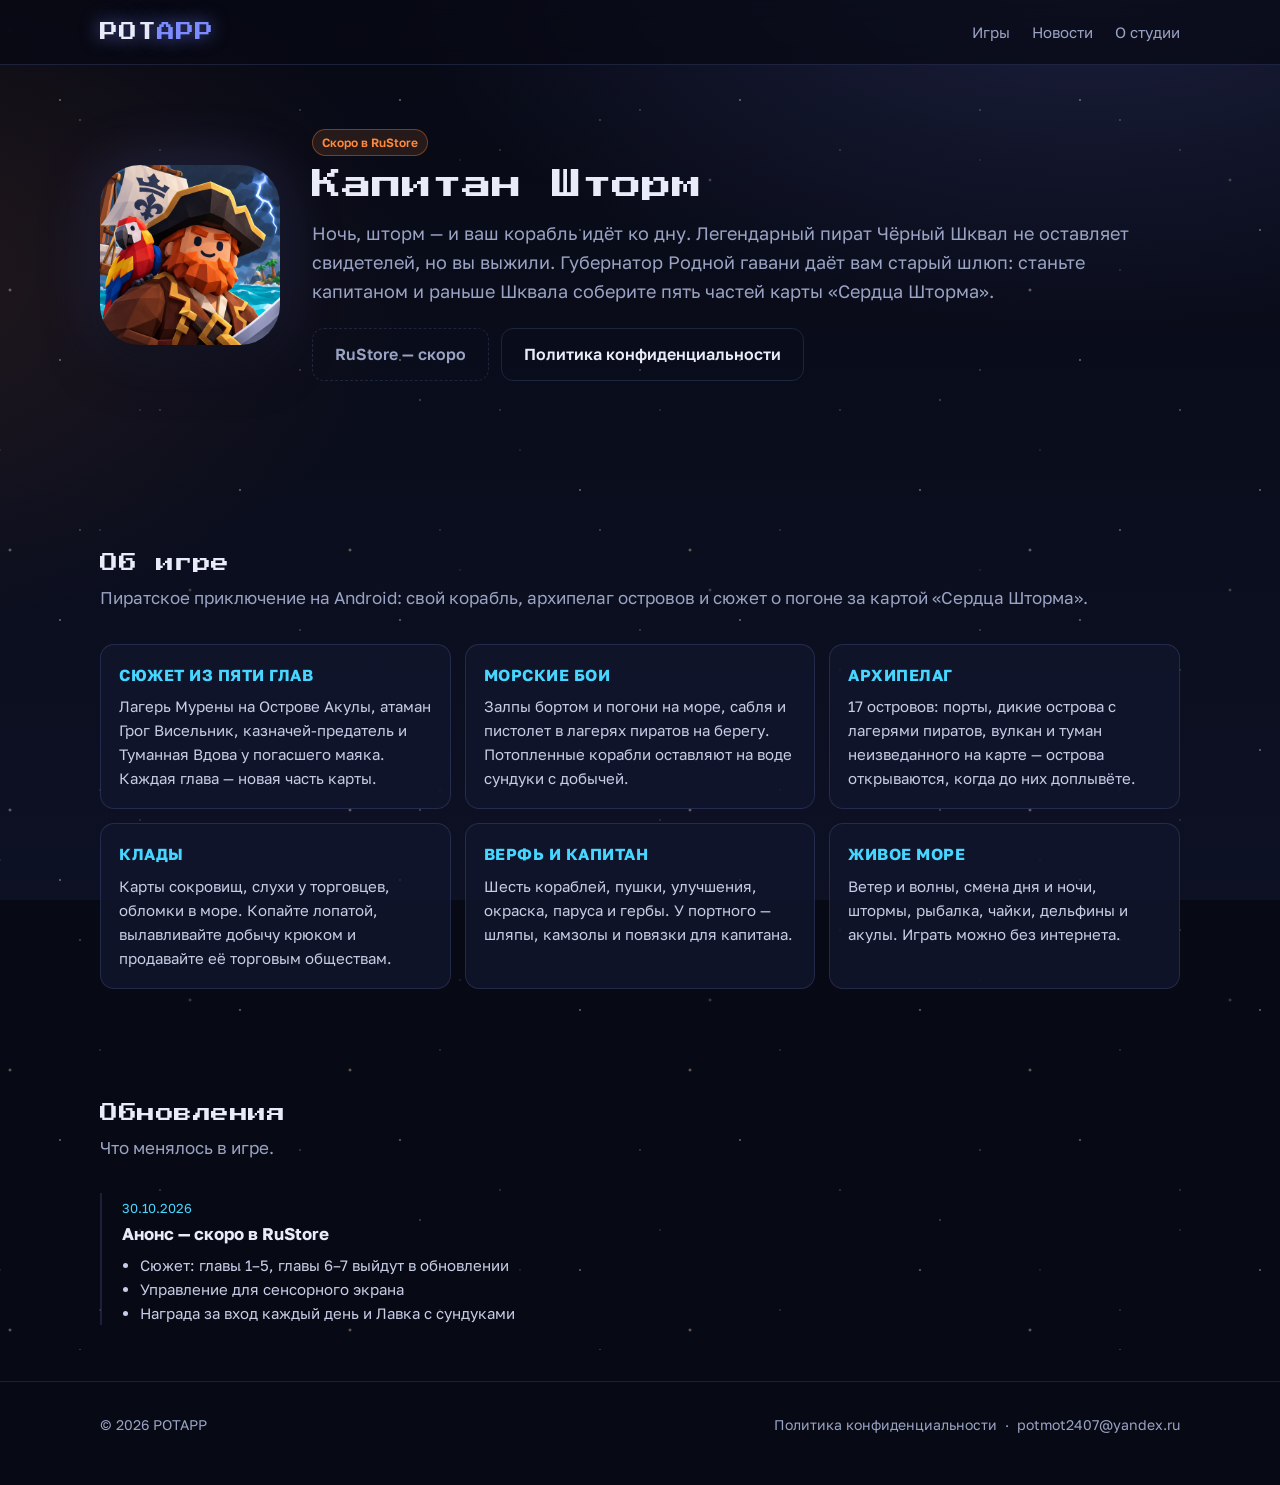
==== games/captain-storm/index.html @ b4536d26 "anonsCaptainStorm" ====
<!doctype html>
<html lang="ru">
<head>
  <meta charset="utf-8">
  <meta name="viewport" content="width=device-width, initial-scale=1">
  <title>Капитан Шторм — POTAPP</title>
  <meta name="description" content="Пиратское приключение: свой корабль, морские бои, клады и острова архипелага. Скоро в RuStore.">
  <meta property="og:title" content="Капитан Шторм — POTAPP">
  <meta property="og:description" content="Пираты, морские бои и клады: станьте капитаном и найдите Сердце Шторма. Скоро в RuStore.">
  <meta property="og:image" content="../../img/captain-storm/icon.jpg">
  <link rel="icon" type="image/svg+xml" href="../../img/favicon.svg">
  <link rel="icon" type="image/png" sizes="64x64" href="../../img/favicon.png">
  <link rel="apple-touch-icon" href="../../img/apple-touch-icon.png">
  <link rel="stylesheet" href="../../styles.css">
</head>
<body>
<div class="sky" aria-hidden="true"></div>

<header class="top">
  <div class="wrap">
    <a class="logo" href="../../">POT<span>APP</span></a>
    <nav class="nav">
      <a href="../../#games">Игры</a>
      <a href="../../#news">Новости</a>
      <a href="../../#about">О студии</a>
    </nav>
  </div>
</header>

<main>
  <div class="wrap game-hero">
    <img class="icon" src="../../img/captain-storm/icon.jpg" alt="Иконка игры Капитан Шторм" width="180" height="180">
    <div>
      <div class="badges"><span class="badge soon">Скоро в RuStore</span></div>
      <h1>Капитан Шторм</h1>
      <p>Ночь, шторм — и ваш корабль идёт ко дну. Легендарный пират Чёрный Шквал не оставляет свидетелей, но вы выжили. Губернатор Родной гавани даёт вам старый шлюп: станьте капитаном и раньше Шквала соберите пять частей карты «Сердца Шторма».</p>
      <div class="btns">
        <!-- Когда игра выйдет: замени span на <a class="btn" href="https://www.rustore.ru/catalog/app/com.potapp.captainstorm" target="_blank" rel="noopener">Скачать в RuStore</a> -->
        <span class="btn disabled">RuStore — скоро</span>
        <a class="btn ghost" href="../../privacy/captainstorm/">Политика конфиденциальности</a>
      </div>
    </div>
  </div>

  <!-- Скриншоты: положи файлы 01.jpg … 05.jpg (1920×1080) в img/captain-storm/
       — те же, что для RuStore. Отсутствующие картинки просто скроются. -->
  <section id="shots" style="padding-top:24px">
    <div class="wrap">
      <div class="shots">
        <img src="../../img/captain-storm/01.jpg" alt="Морской бой" loading="lazy" onerror="this.remove()">
        <img src="../../img/captain-storm/02.jpg" alt="Капитан у штурвала" loading="lazy" onerror="this.remove()">
        <img src="../../img/captain-storm/03.jpg" alt="Родная гавань" loading="lazy" onerror="this.remove()">
        <img src="../../img/captain-storm/04.jpg" alt="Клад на острове" loading="lazy" onerror="this.remove()">
        <img src="../../img/captain-storm/05.jpg" alt="Карта архипелага" loading="lazy" onerror="this.remove()">
      </div>
    </div>
  </section>

  <section>
    <div class="wrap">
      <h2 class="sec-title">Об игре</h2>
      <p class="sec-sub">Пиратское приключение на Android: свой корабль, архипелаг островов и сюжет о погоне за картой «Сердца Шторма».</p>
      <div class="features">
        <div class="feature"><h3>Сюжет из пяти глав</h3><p>Лагерь Мурены на Острове Акулы, атаман Грог Висельник, казначей-предатель и Туманная Вдова у погасшего маяка. Каждая глава — новая часть карты.</p></div>
        <div class="feature"><h3>Морские бои</h3><p>Залпы бортом и погони на море, сабля и пистолет в лагерях пиратов на берегу. Потопленные корабли оставляют на воде сундуки с добычей.</p></div>
        <div class="feature"><h3>Архипелаг</h3><p>17 островов: порты, дикие острова с лагерями пиратов, вулкан и туман неизведанного на карте — острова открываются, когда до них доплывёте.</p></div>
        <div class="feature"><h3>Клады</h3><p>Карты сокровищ, слухи у торговцев, обломки в море. Копайте лопатой, вылавливайте добычу крюком и продавайте её торговым обществам.</p></div>
        <div class="feature"><h3>Верфь и капитан</h3><p>Шесть кораблей, пушки, улучшения, окраска, паруса и гербы. У портного — шляпы, камзолы и повязки для капитана.</p></div>
        <div class="feature"><h3>Живое море</h3><p>Ветер и волны, смена дня и ночи, штормы, рыбалка, чайки, дельфины и акулы. Играть можно без интернета.</p></div>
      </div>
    </div>
  </section>

  <!-- История обновлений: новые версии добавляй СВЕРХУ. -->
  <section>
    <div class="wrap">
      <h2 class="sec-title">Обновления</h2>
      <p class="sec-sub">Что менялось в игре.</p>
      <div class="changelog">
        <div>
          <time datetime="2026-10-30">30.10.2026</time>
          <h3>Анонс — скоро в RuStore</h3>
          <ul>
            <li>Сюжет: главы 1–5, главы 6–7 выйдут в обновлении</li>
            <li>Управление для сенсорного экрана</li>
            <li>Награда за вход каждый день и Лавка с сундуками</li>
          </ul>
        </div>
      </div>
    </div>
  </section>
</main>

<footer>
  <div class="wrap">
    <span>© 2026 POTAPP</span>
    <span>
      <a href="../../privacy/captainstorm/">Политика конфиденциальности</a>
      &nbsp;·&nbsp;
      <a href="mailto:potmot2407@yandex.ru">potmot2407@yandex.ru</a>
    </span>
  </div>
</footer>
</body>
</html>
---- styles.css ----
/* POTAPP — общий стиль сайта.
   Цвета и шрифты меняются здесь, в :root. */
/* Шрифты лежат в папке fonts/ — сайт не зависит от Google Fonts (быстрее и надёжнее в России). Лицензия SIL OFL. */
@font-face{font-family:"Press Start 2P";font-style:normal;font-weight:400;font-display:swap;src:url("fonts/press-start-2p-latin-400-normal.woff2") format("woff2");unicode-range:U+0000-00FF, U+0131, U+0152-0153, U+02BB-02BC, U+02C6, U+02DA, U+02DC, U+2000-206F, U+20AC, U+2122, U+2191, U+2193, U+2212, U+2215, U+FEFF, U+FFFD;}
@font-face{font-family:"Golos Text";font-style:normal;font-weight:400;font-display:swap;src:url("fonts/golos-text-latin-400-normal.woff2") format("woff2");unicode-range:U+0000-00FF, U+0131, U+0152-0153, U+02BB-02BC, U+02C6, U+02DA, U+02DC, U+2000-206F, U+20AC, U+2122, U+2191, U+2193, U+2212, U+2215, U+FEFF, U+FFFD;}
@font-face{font-family:"Golos Text";font-style:normal;font-weight:600;font-display:swap;src:url("fonts/golos-text-latin-600-normal.woff2") format("woff2");unicode-range:U+0000-00FF, U+0131, U+0152-0153, U+02BB-02BC, U+02C6, U+02DA, U+02DC, U+2000-206F, U+20AC, U+2122, U+2191, U+2193, U+2212, U+2215, U+FEFF, U+FFFD;}
@font-face{font-family:"Golos Text";font-style:normal;font-weight:700;font-display:swap;src:url("fonts/golos-text-latin-700-normal.woff2") format("woff2");unicode-range:U+0000-00FF, U+0131, U+0152-0153, U+02BB-02BC, U+02C6, U+02DA, U+02DC, U+2000-206F, U+20AC, U+2122, U+2191, U+2193, U+2212, U+2215, U+FEFF, U+FFFD;}
@font-face{font-family:"Press Start 2P";font-style:normal;font-weight:400;font-display:swap;src:url("fonts/press-start-2p-cyrillic-400-normal.woff2") format("woff2");unicode-range:U+0301, U+0400-045F, U+0490-0491, U+04B0-04B1, U+2116, U+20BD;}
@font-face{font-family:"Golos Text";font-style:normal;font-weight:400;font-display:swap;src:url("fonts/golos-text-cyrillic-400-normal.woff2") format("woff2");unicode-range:U+0301, U+0400-045F, U+0490-0491, U+04B0-04B1, U+2116, U+20BD;}
@font-face{font-family:"Golos Text";font-style:normal;font-weight:600;font-display:swap;src:url("fonts/golos-text-cyrillic-600-normal.woff2") format("woff2");unicode-range:U+0301, U+0400-045F, U+0490-0491, U+04B0-04B1, U+2116, U+20BD;}
@font-face{font-family:"Golos Text";font-style:normal;font-weight:700;font-display:swap;src:url("fonts/golos-text-cyrillic-700-normal.woff2") format("woff2");unicode-range:U+0301, U+0400-045F, U+0490-0491, U+04B0-04B1, U+2116, U+20BD;}

:root {
  --bg: #070914;
  --bg-2: #0d1124;
  --panel: rgba(18, 23, 46, 0.78);
  --panel-solid: #12172e;
  --line: rgba(140, 160, 255, 0.16);
  --text: #e9ecf8;
  --muted: #9aa3c3;
  --accent: #7c8cff;      /* сиреневый, как буквы логотипа */
  --accent-2: #47d6ff;    /* голубой, как свечение двигателей */
  --hot: #ff8a3d;         /* оранжевый, как лава Гефеста */
  --pixel: "Press Start 2P", ui-monospace, monospace;
  --body: "Golos Text", system-ui, -apple-system, "Segoe UI", Roboto, sans-serif;
  --radius: 18px;
  --wrap: 1120px;
}

* { box-sizing: border-box; }
html { scroll-behavior: smooth; }
body {
  margin: 0;
  background: var(--bg);
  color: var(--text);
  font: 17px/1.6 var(--body);
  -webkit-font-smoothing: antialiased;
  overflow-x: hidden;
}
img { max-width: 100%; display: block; }
a { color: var(--accent-2); text-decoration: none; }
a:hover { text-decoration: underline; }

/* ---------- Звёздное небо (только CSS, без картинок) ---------- */
.sky {
  position: fixed; inset: 0; z-index: -1; pointer-events: none;
  background:
    radial-gradient(1200px 700px at 85% -10%, rgba(124, 140, 255, 0.20), transparent 60%),
    radial-gradient(900px 600px at -10% 30%, rgba(255, 138, 61, 0.10), transparent 60%),
    linear-gradient(180deg, var(--bg) 0%, var(--bg-2) 100%);
}
.sky::before, .sky::after {
  content: ""; position: absolute; inset: -50%;
  background-image:
    radial-gradient(1.5px 1.5px at 20px 30px, #fff, transparent),
    radial-gradient(1px 1px at 120px 80px, #cfd6ff, transparent),
    radial-gradient(1.5px 1.5px at 200px 160px, #fff, transparent),
    radial-gradient(1px 1px at 60px 200px, #9fb0ff, transparent),
    radial-gradient(1px 1px at 260px 40px, #fff, transparent),
    radial-gradient(2px 2px at 310px 220px, #ffe2c4, transparent);
  background-size: 340px 260px;
  opacity: .55;
  animation: drift 160s linear infinite;
}
.sky::after { background-size: 520px 410px; opacity: .35; animation-duration: 260s; }
@keyframes drift { to { transform: translate3d(-340px, -260px, 0); } }
@media (prefers-reduced-motion: reduce) { .sky::before, .sky::after { animation: none; } html { scroll-behavior: auto; } }

.wrap { max-width: var(--wrap); margin: 0 auto; padding: 0 20px; }

/* ---------- Шапка ---------- */
.top {
  position: sticky; top: 0; z-index: 10;
  backdrop-filter: blur(10px); -webkit-backdrop-filter: blur(10px);
  background: rgba(7, 9, 20, 0.72);
  border-bottom: 1px solid var(--line);
}
.top .wrap { display: flex; align-items: center; justify-content: space-between; height: 64px; gap: 16px; }
.logo {
  font: 18px/1 var(--pixel); letter-spacing: 1px; color: var(--text);
  text-shadow: 0 0 18px rgba(124, 140, 255, .7);
}
.logo:hover { text-decoration: none; }
.logo span { color: var(--accent); }
.nav { display: flex; gap: 22px; font-size: 15px; }
.nav a { color: var(--muted); }
.nav a:hover { color: var(--text); text-decoration: none; }
@media (max-width: 640px) { .nav { gap: 14px; font-size: 14px; } .nav .hide-sm { display: none; } }

/* ---------- Главный экран ---------- */
.hero { padding: 96px 20px 72px; }
.eyebrow { font: 11px/1.6 var(--pixel); color: var(--accent-2); letter-spacing: 1px; text-transform: uppercase; }
.hero h1 {
  font: clamp(20px, 3.2vw, 36px)/1.45 var(--pixel); margin: 18px 0 22px; letter-spacing: 1px;
  background: linear-gradient(90deg, #fff 0%, #c9d0ff 40%, var(--accent) 100%);
  -webkit-background-clip: text; background-clip: text; color: transparent;
}
.hero p.lead { font-size: 20px; color: var(--muted); max-width: 640px; margin: 0 0 32px; }
@media (max-width: 640px) { .hero { padding: 56px 20px 40px; }  .hero p.lead { font-size: 17px; } }

.btns { display: flex; flex-wrap: wrap; gap: 12px; }
.btn {
  display: inline-flex; align-items: center; gap: 10px;
  padding: 13px 22px; border-radius: 12px; font-weight: 600; font-size: 16px;
  background: var(--accent); color: #0b0e1f; border: 1px solid transparent;
  transition: transform .15s ease, box-shadow .15s ease;
}
.btn:hover { text-decoration: none; transform: translateY(-1px); box-shadow: 0 8px 28px rgba(124, 140, 255, .35); }
.btn.ghost { background: transparent; color: var(--text); border-color: var(--line); }
.btn.ghost:hover { border-color: var(--accent); box-shadow: none; }
.btn.disabled { background: transparent; color: var(--muted); border: 1px dashed var(--line); pointer-events: none; }

/* ---------- Секции ---------- */
section { padding: 56px 0; }
.sec-title { font: 18px/1.4 var(--pixel); margin: 0 0 8px; letter-spacing: .5px; }
.sec-sub { color: var(--muted); margin: 0 0 32px; }

/* ---------- Карточки игр ---------- */
.games { display: grid; grid-template-columns: repeat(auto-fill, minmax(320px, 1fr)); gap: 20px; }
@media (max-width: 380px) { .games { grid-template-columns: 1fr; } }
.game {
  display: flex; flex-direction: column; gap: 16px;
  background: var(--panel); border: 1px solid var(--line); border-radius: var(--radius);
  padding: 20px; transition: border-color .2s ease, transform .2s ease;
}
.game:hover { border-color: rgba(124, 140, 255, .45); transform: translateY(-2px); }
.game-head { display: flex; gap: 16px; align-items: center; }
.game-icon {
  width: 84px; height: 84px; border-radius: 20px; flex: none; object-fit: cover;
  background: linear-gradient(135deg, #2b3170, #12172e);
  box-shadow: 0 6px 24px rgba(0, 0, 0, .45);
}
.game-icon.fallback { display: grid; place-items: center; font: 22px var(--pixel); color: var(--accent); }
.game h3 { margin: 0; font-size: 21px; line-height: 1.25; }
.game .genre { color: var(--muted); font-size: 14px; margin-top: 4px; }
.game p { margin: 0; color: #c8cde6; font-size: 15.5px; }
.game .btns { margin-top: auto; }
.game .btn { padding: 10px 16px; font-size: 14.5px; }
.badge {
  display: inline-block; font-size: 12px; font-weight: 600; padding: 3px 9px; border-radius: 999px;
  background: rgba(71, 214, 255, .12); color: var(--accent-2); border: 1px solid rgba(71, 214, 255, .3);
}
.badge.soon { background: rgba(255, 138, 61, .12); color: var(--hot); border-color: rgba(255, 138, 61, .35); }

/* ---------- Новости ---------- */
.news { display: grid; gap: 14px; }
.post {
  display: grid; grid-template-columns: 130px 1fr; gap: 20px;
  background: var(--panel); border: 1px solid var(--line); border-radius: var(--radius); padding: 20px 22px;
}
.post time { font: 10px/1.8 var(--pixel); color: var(--accent-2); padding-top: 4px; }
.post h3 { margin: 0 0 6px; font-size: 18px; }
.post p { margin: 0; color: #c8cde6; font-size: 15.5px; }
@media (max-width: 640px) { .post { grid-template-columns: 1fr; gap: 6px; } }

/* ---------- Площадки ---------- */
.platforms { display: grid; grid-template-columns: repeat(auto-fill, minmax(240px, 1fr)); gap: 14px; }
.platform {
  display: flex; align-items: center; justify-content: space-between; gap: 12px;
  background: var(--panel); border: 1px solid var(--line); border-radius: 14px; padding: 16px 18px; color: var(--text);
}
.platform:hover { text-decoration: none; border-color: var(--accent); }
.platform b { font-size: 16px; }
.platform small { color: var(--muted); display: block; font-size: 13px; }

/* ---------- О студии ---------- */
.about { display: grid; grid-template-columns: 1.2fr 1fr; gap: 28px; align-items: start; }
.about p { color: #c8cde6; margin: 0 0 14px; }
.facts { display: grid; grid-template-columns: 1fr 1fr; gap: 12px; }
.fact { background: var(--panel); border: 1px solid var(--line); border-radius: 14px; padding: 16px; }
.fact b { display: block; font: 18px/1.3 var(--pixel); color: var(--accent); margin-bottom: 6px; }
.fact span { color: var(--muted); font-size: 14px; }
@media (max-width: 760px) { .about { grid-template-columns: 1fr; } }

/* ---------- Подвал ---------- */
footer { border-top: 1px solid var(--line); padding: 32px 0 48px; color: var(--muted); font-size: 14px; }
footer .wrap { display: flex; flex-wrap: wrap; justify-content: space-between; gap: 16px; }
footer a { color: var(--muted); }
footer a:hover { color: var(--text); }

/* ---------- Страница игры ---------- */
.game-hero { padding: 64px 20px 24px; display: grid; grid-template-columns: 180px 1fr; gap: 32px; align-items: center; }
.game-hero img.icon { width: 180px; height: 180px; border-radius: 40px; box-shadow: 0 16px 50px rgba(0,0,0,.55), 0 0 60px rgba(124,140,255,.25); }
.game-hero h1 { font: 30px/1.3 var(--pixel); margin: 10px 0 14px; }
.game-hero p { color: var(--muted); margin: 0 0 22px; font-size: 18px; }
@media (max-width: 700px) {
  .game-hero { grid-template-columns: 1fr; padding-top: 40px; }
  .game-hero img.icon { width: 120px; height: 120px; border-radius: 28px; }
  .game-hero h1 { font-size: 20px; }
}
.shots { display: grid; grid-auto-flow: column; grid-auto-columns: min(78%, 560px); gap: 14px; overflow-x: auto; padding-bottom: 10px; scroll-snap-type: x mandatory; }
.shots img { border-radius: 14px; border: 1px solid var(--line); scroll-snap-align: start; aspect-ratio: 16/9; object-fit: cover; width: 100%; }
.features { display: grid; grid-template-columns: repeat(auto-fill, minmax(300px, 1fr)); gap: 14px; }
.feature { background: var(--panel); border: 1px solid var(--line); border-radius: 14px; padding: 18px; }
.feature h3 { margin: 0 0 6px; font-size: 16px; color: var(--accent-2); text-transform: uppercase; letter-spacing: .5px; }
.feature p { margin: 0; color: #c8cde6; font-size: 15px; }
.changelog { border-left: 2px solid var(--line); padding-left: 20px; display: grid; gap: 18px; }
.changelog h3 { margin: 0; font-size: 17px; }
.changelog time { color: var(--accent-2); font-size: 13px; }
.changelog ul { margin: 6px 0 0; padding-left: 18px; color: #c8cde6; font-size: 15px; }

.skip { position: absolute; left: -999px; }
.skip:focus { left: 12px; top: 12px; background: var(--accent); color: #000; padding: 8px 12px; border-radius: 8px; z-index: 99; }
.badges { display: flex; flex-wrap: wrap; gap: 6px; }
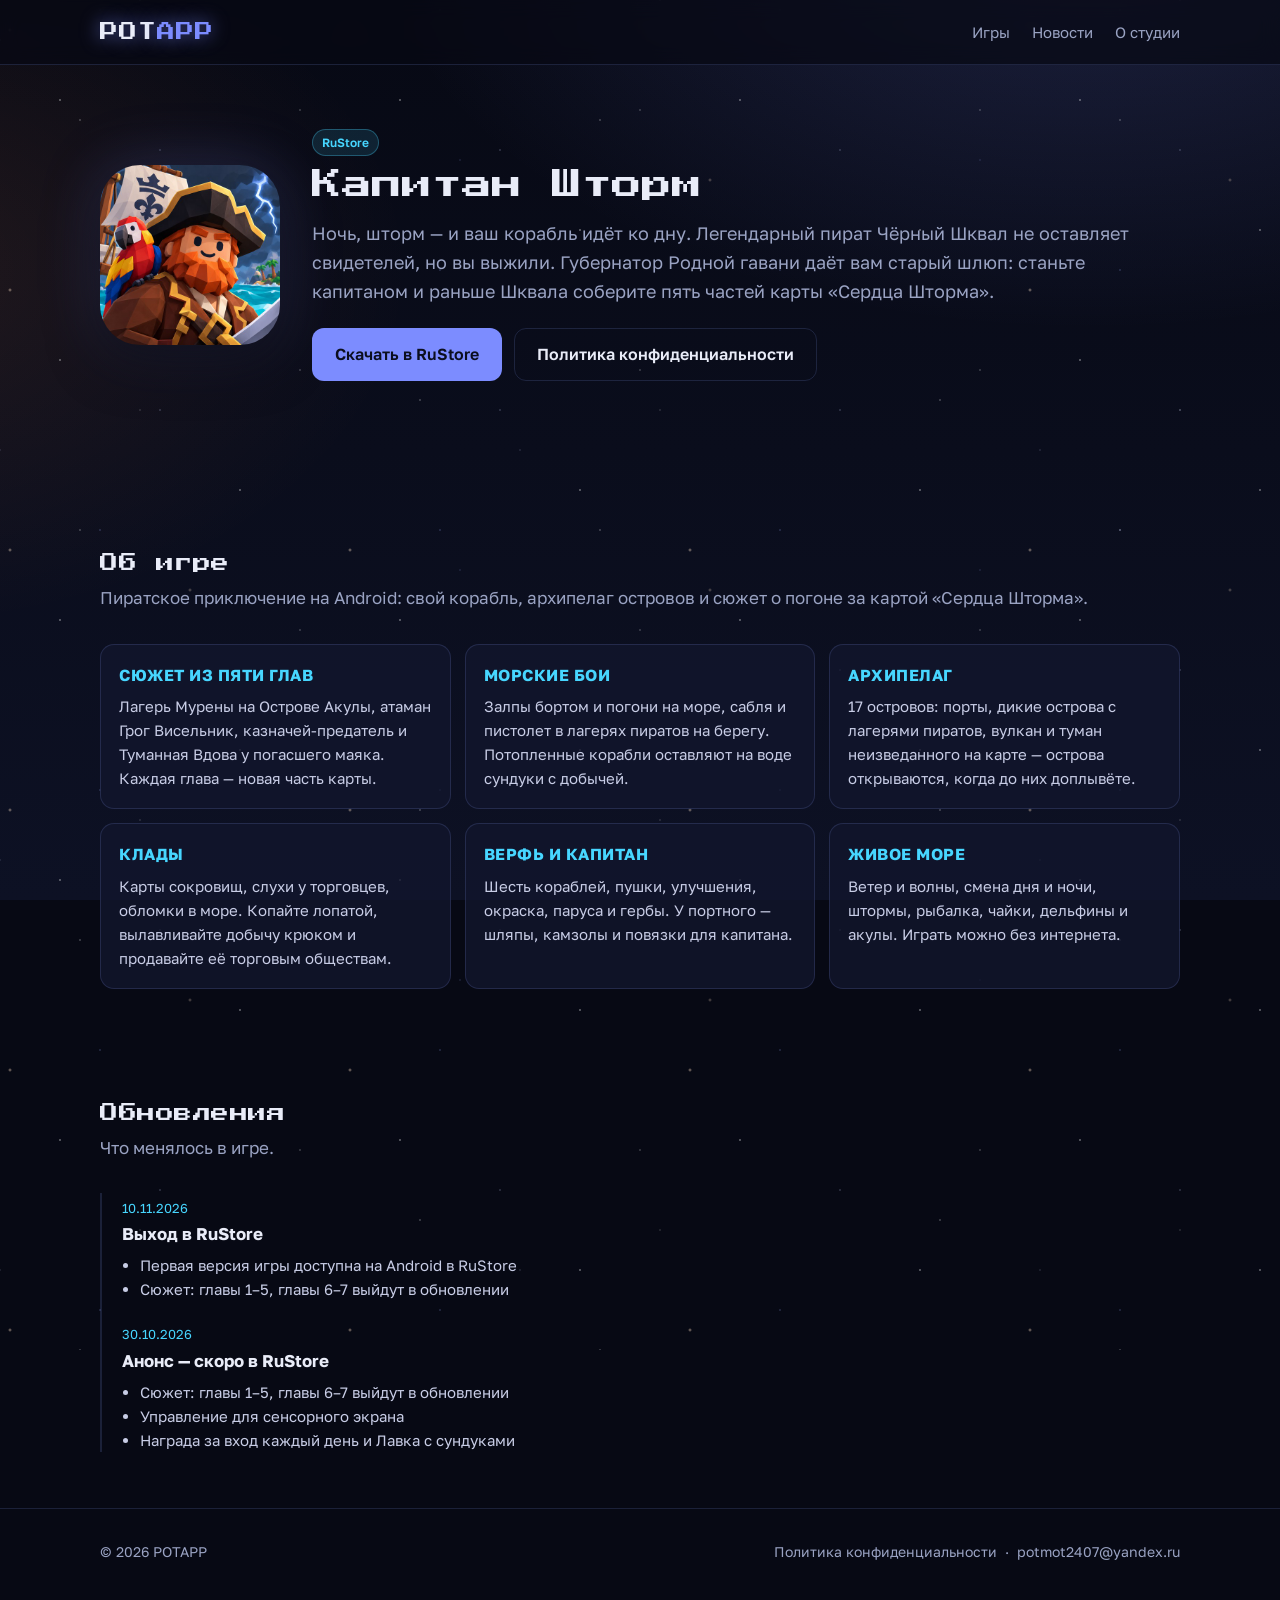
==== commit 7207b3c6: "vihod captainshtorm" ====
--- a/games/captain-storm/index.html
+++ b/games/captain-storm/index.html
@@ -4,9 +4,9 @@
   <meta charset="utf-8">
   <meta name="viewport" content="width=device-width, initial-scale=1">
   <title>Капитан Шторм — POTAPP</title>
-  <meta name="description" content="Пиратское приключение: свой корабль, морские бои, клады и острова архипелага. Скоро в RuStore.">
+  <meta name="description" content="Пиратское приключение: свой корабль, морские бои, клады и острова архипелага. Доступна в RuStore.">
   <meta property="og:title" content="Капитан Шторм — POTAPP">
-  <meta property="og:description" content="Пираты, морские бои и клады: станьте капитаном и найдите Сердце Шторма. Скоро в RuStore.">
+  <meta property="og:description" content="Пираты, морские бои и клады: станьте капитаном и найдите Сердце Шторма. Доступна в RuStore.">
   <meta property="og:image" content="../../img/captain-storm/icon.jpg">
   <link rel="icon" type="image/svg+xml" href="../../img/favicon.svg">
   <link rel="icon" type="image/png" sizes="64x64" href="../../img/favicon.png">
@@ -31,12 +31,11 @@
   <div class="wrap game-hero">
     <img class="icon" src="../../img/captain-storm/icon.jpg" alt="Иконка игры Капитан Шторм" width="180" height="180">
     <div>
-      <div class="badges"><span class="badge soon">Скоро в RuStore</span></div>
+      <div class="badges"><span class="badge">RuStore</span></div>
       <h1>Капитан Шторм</h1>
       <p>Ночь, шторм — и ваш корабль идёт ко дну. Легендарный пират Чёрный Шквал не оставляет свидетелей, но вы выжили. Губернатор Родной гавани даёт вам старый шлюп: станьте капитаном и раньше Шквала соберите пять частей карты «Сердца Шторма».</p>
       <div class="btns">
-        <!-- Когда игра выйдет: замени span на <a class="btn" href="https://www.rustore.ru/catalog/app/com.potapp.captainstorm" target="_blank" rel="noopener">Скачать в RuStore</a> -->
-        <span class="btn disabled">RuStore — скоро</span>
+        <a class="btn" href="https://www.rustore.ru/catalog/app/com.potapp.captainstorm" target="_blank" rel="noopener">Скачать в RuStore</a>
         <a class="btn ghost" href="../../privacy/captainstorm/">Политика конфиденциальности</a>
       </div>
     </div>
@@ -78,6 +77,14 @@
       <p class="sec-sub">Что менялось в игре.</p>
       <div class="changelog">
         <div>
+          <time datetime="2026-11-10">10.11.2026</time>
+          <h3>Выход в RuStore</h3>
+          <ul>
+            <li>Первая версия игры доступна на Android в RuStore</li>
+            <li>Сюжет: главы 1–5, главы 6–7 выйдут в обновлении</li>
+          </ul>
+        </div>
+        <div>
           <time datetime="2026-10-30">30.10.2026</time>
           <h3>Анонс — скоро в RuStore</h3>
           <ul>
--- a/styles.css
+++ b/styles.css
@@ -116,7 +116,7 @@
 .sec-sub { color: var(--muted); margin: 0 0 32px; }
 
 /* ---------- Карточки игр ---------- */
-.games { display: grid; grid-template-columns: repeat(auto-fill, minmax(320px, 1fr)); gap: 20px; }
+.games { display: grid; grid-template-columns: repeat(auto-fill, minmax(320px, 1fr)); gap: 20px; align-items: start; }
 @media (max-width: 380px) { .games { grid-template-columns: 1fr; } }
 .game {
   display: flex; flex-direction: column; gap: 16px;
@@ -144,6 +144,9 @@
 
 /* ---------- Новости ---------- */
 .news { display: grid; gap: 14px; }
+.news-archive { margin-top: 8px; border-top: 1px solid var(--line); padding-top: 14px; }
+.news-archive summary { color: var(--accent-2); cursor: pointer; font-weight: 600; }
+.news-archive .news { margin-top: 14px; }
 .post {
   display: grid; grid-template-columns: 130px 1fr; gap: 20px;
   background: var(--panel); border: 1px solid var(--line); border-radius: var(--radius); padding: 20px 22px;
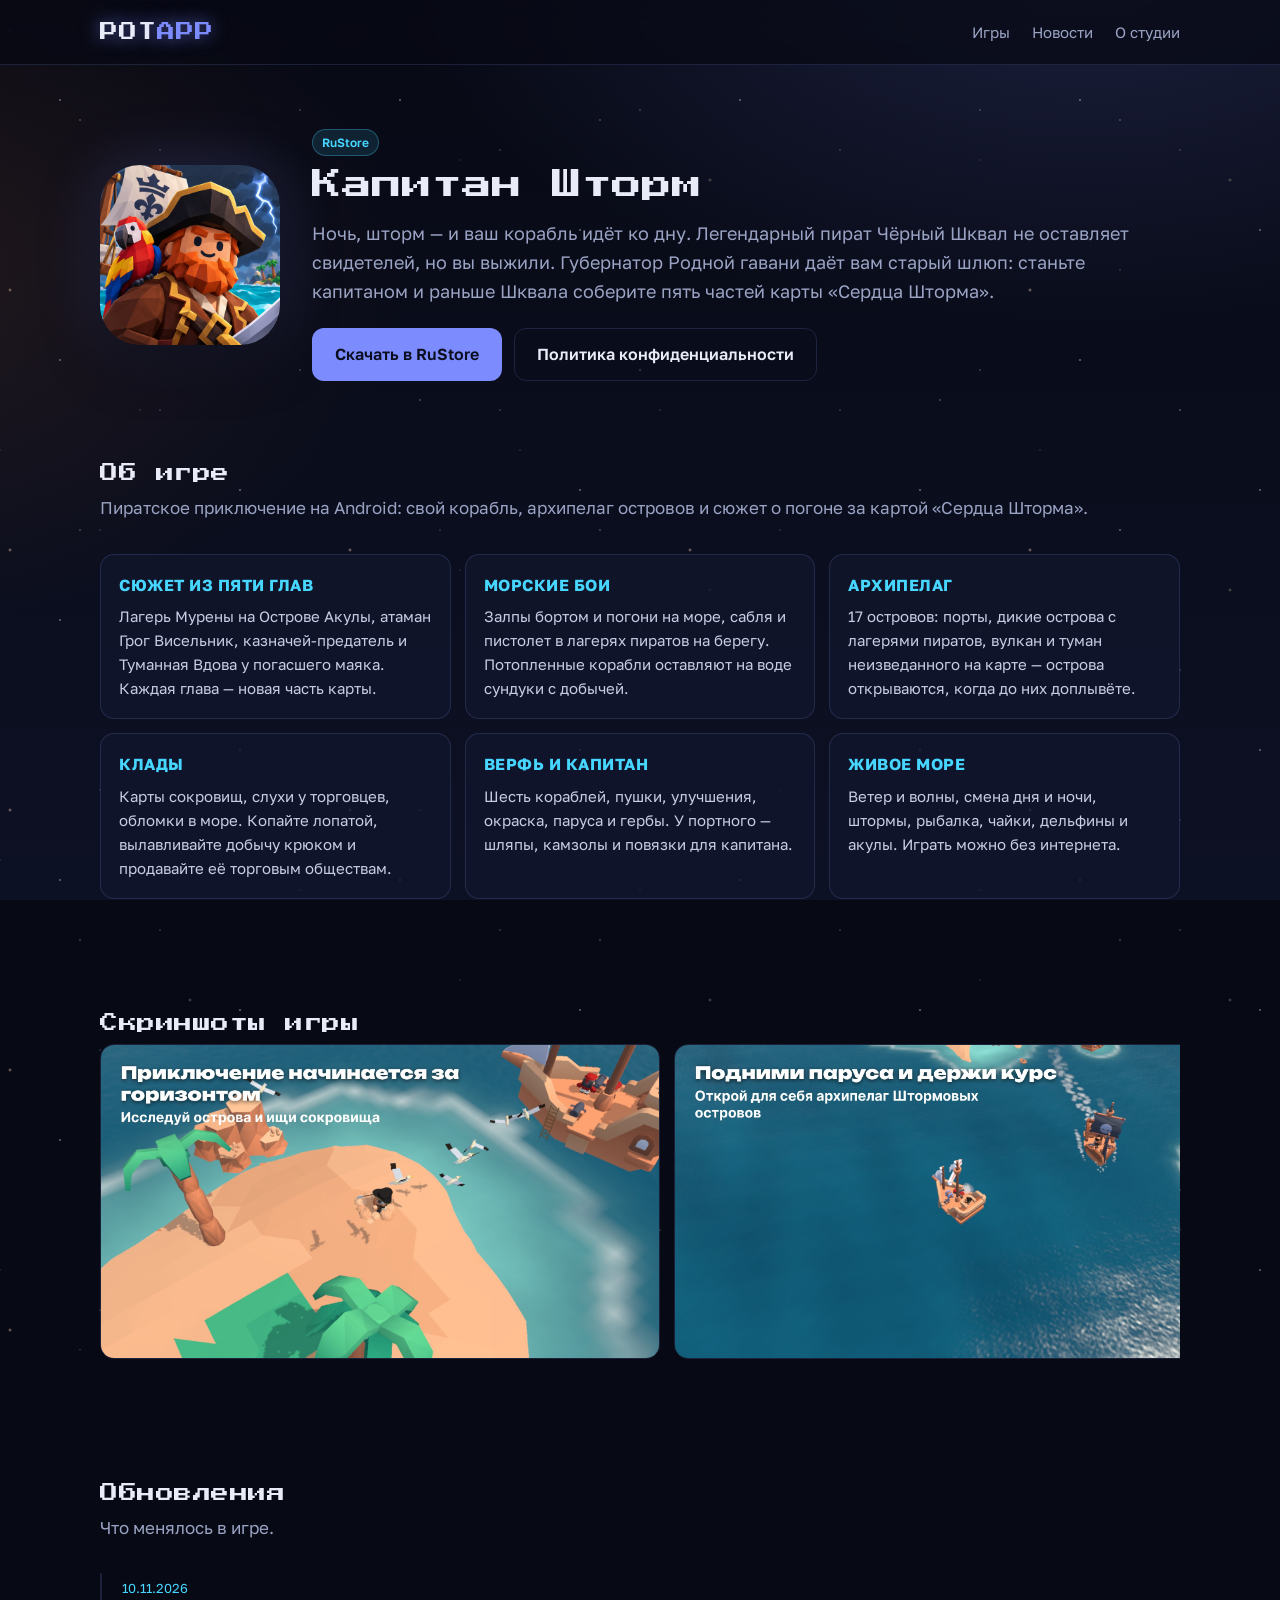
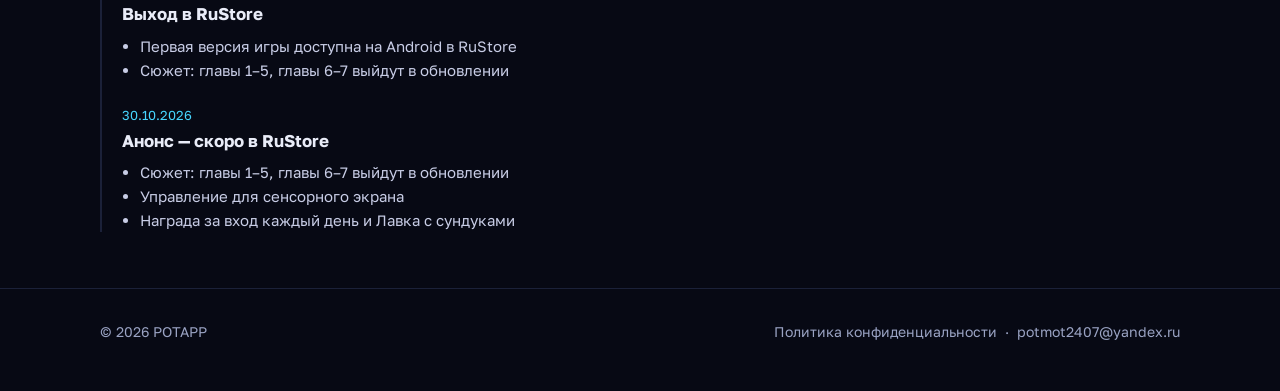
==== commit d14a60c7: "Add Captain Storm screenshots from RuStore below game details" ====
--- a/games/captain-storm/index.html
+++ b/games/captain-storm/index.html
@@ -12,6 +12,19 @@
   <link rel="icon" type="image/png" sizes="64x64" href="../../img/favicon.png">
   <link rel="apple-touch-icon" href="../../img/apple-touch-icon.png">
   <link rel="stylesheet" href="../../styles.css">
+<!-- Yandex.Metrika counter -->
+<script type="text/javascript">
+    (function(m,e,t,r,i,k,a){
+        m[i]=m[i]||function(){(m[i].a=m[i].a||[]).push(arguments)};
+        m[i].l=1*new Date();
+        for (var j = 0; j < document.scripts.length; j++) {if (document.scripts[j].src === r) { return; }}
+        k=e.createElement(t),a=e.getElementsByTagName(t)[0],k.async=1,k.src=r,a.parentNode.insertBefore(k,a)
+    })(window, document,'script','https://mc.yandex.ru/metrika/tag.js?id=114179265', 'ym');
+
+    ym(114179265, 'init', {ssr:true, webvisor:false, clickmap:true, ecommerce:"dataLayer", referrer: document.referrer, url: location.href, accurateTrackBounce:true, trackLinks:true});
+</script>
+<noscript><div><img src="https://mc.yandex.ru/watch/114179265" style="position:absolute; left:-9999px;" alt="" /></div></noscript>
+<!-- /Yandex.Metrika counter -->
 </head>
 <body>
 <div class="sky" aria-hidden="true"></div>
@@ -41,19 +54,7 @@
     </div>
   </div>
 
-  <!-- Скриншоты: положи файлы 01.jpg … 05.jpg (1920×1080) в img/captain-storm/
-       — те же, что для RuStore. Отсутствующие картинки просто скроются. -->
-  <section id="shots" style="padding-top:24px">
-    <div class="wrap">
-      <div class="shots">
-        <img src="../../img/captain-storm/01.jpg" alt="Морской бой" loading="lazy" onerror="this.remove()">
-        <img src="../../img/captain-storm/02.jpg" alt="Капитан у штурвала" loading="lazy" onerror="this.remove()">
-        <img src="../../img/captain-storm/03.jpg" alt="Родная гавань" loading="lazy" onerror="this.remove()">
-        <img src="../../img/captain-storm/04.jpg" alt="Клад на острове" loading="lazy" onerror="this.remove()">
-        <img src="../../img/captain-storm/05.jpg" alt="Карта архипелага" loading="lazy" onerror="this.remove()">
-      </div>
-    </div>
-  </section>
+
 
   <section>
     <div class="wrap">
@@ -69,6 +70,14 @@
       </div>
     </div>
   </section>
+
+<section id="shots"><div class="wrap"><h2 class="sec-title">Скриншоты игры</h2><div class="shots">
+        <img src="../../img/captain-storm/01.jpg" width="1920" height="1080" style="height:auto" alt="Капитан Шторм — игровой кадр 1" loading="lazy">
+        <img src="../../img/captain-storm/02.jpg" width="1920" height="1080" style="height:auto" alt="Капитан Шторм — игровой кадр 2" loading="lazy">
+        <img src="../../img/captain-storm/03.jpg" width="1920" height="1080" style="height:auto" alt="Капитан Шторм — игровой кадр 3" loading="lazy">
+        <img src="../../img/captain-storm/04.jpg" width="1920" height="1080" style="height:auto" alt="Капитан Шторм — игровой кадр 4" loading="lazy">
+        <img src="../../img/captain-storm/05.jpg" width="1920" height="1080" style="height:auto" alt="Капитан Шторм — игровой кадр 5" loading="lazy">
+      </div></div></section>
 
   <!-- История обновлений: новые версии добавляй СВЕРХУ. -->
   <section>
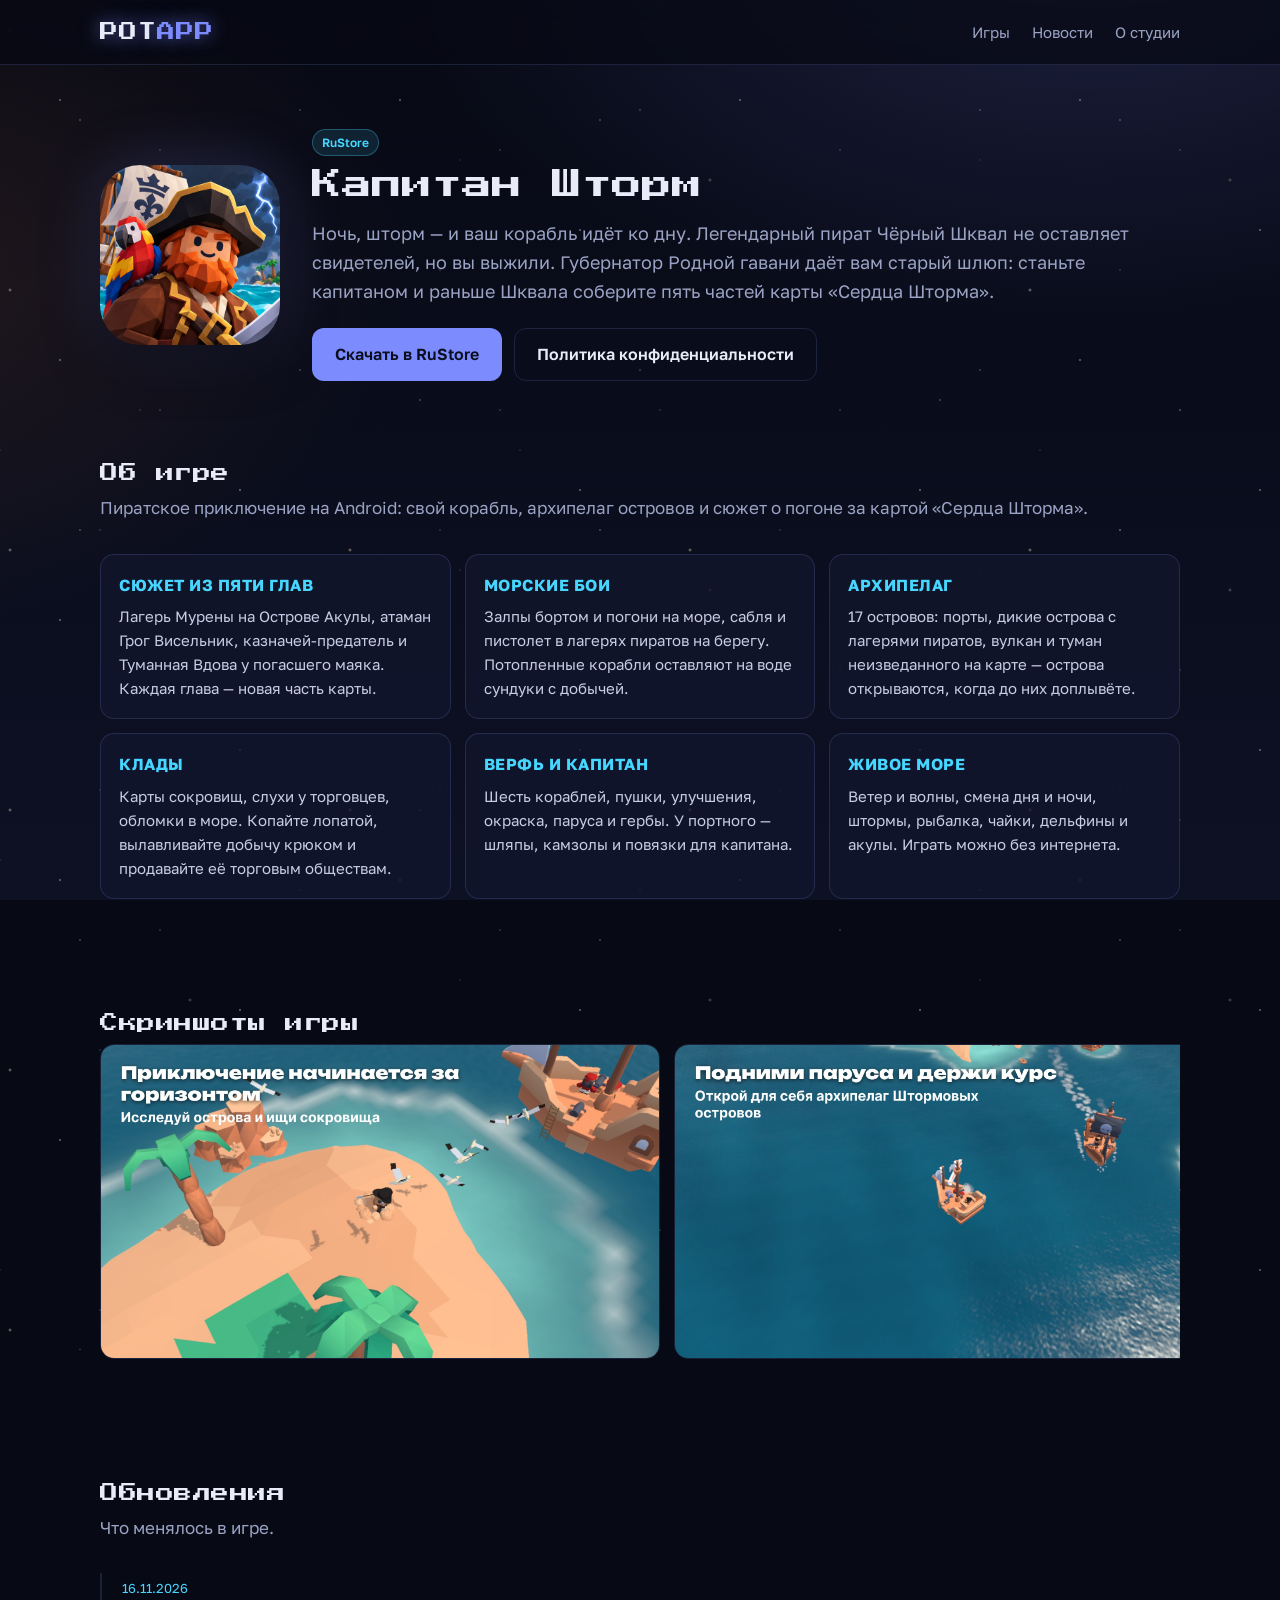
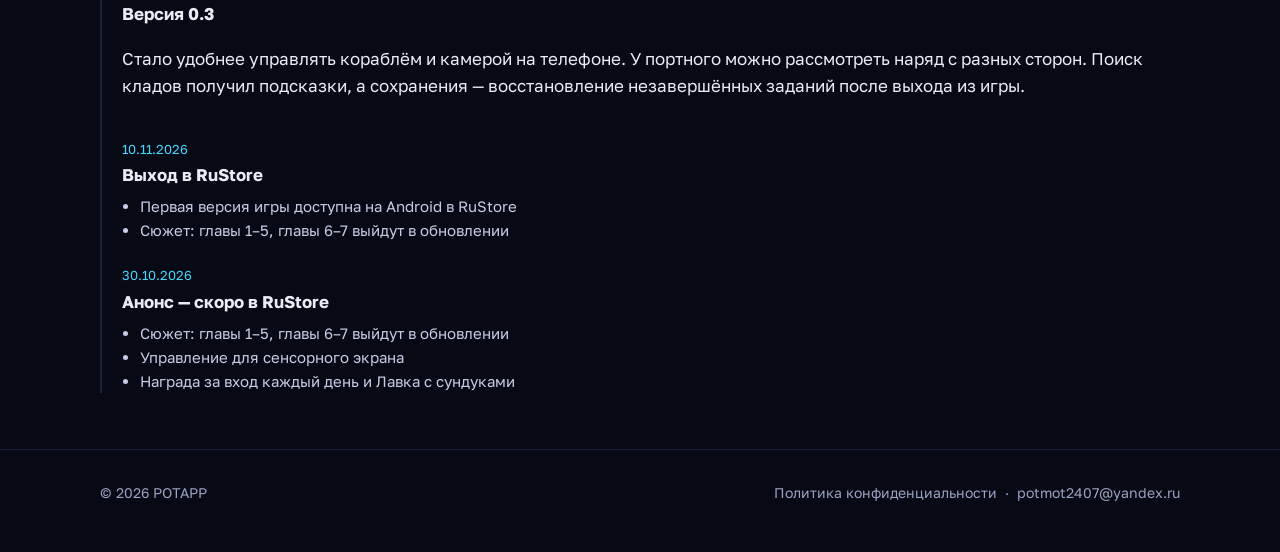
==== commit 3a55f547: "Publish Captain Storm 0.3 news and add two game galleries" ====
--- a/games/captain-storm/index.html
+++ b/games/captain-storm/index.html
@@ -85,6 +85,7 @@
       <h2 class="sec-title">Обновления</h2>
       <p class="sec-sub">Что менялось в игре.</p>
       <div class="changelog">
+        <div><time datetime="2026-11-16">16.11.2026</time><h3>Версия 0.3</h3><p>Стало удобнее управлять кораблём и камерой на телефоне. У портного можно рассмотреть наряд с разных сторон. Поиск кладов получил подсказки, а сохранения — восстановление незавершённых заданий после выхода из игры.</p></div>
         <div>
           <time datetime="2026-11-10">10.11.2026</time>
           <h3>Выход в RuStore</h3>
--- a/styles.css
+++ b/styles.css
@@ -205,3 +205,6 @@
 .skip { position: absolute; left: -999px; }
 .skip:focus { left: 12px; top: 12px; background: var(--accent); color: #000; padding: 8px 12px; border-radius: 8px; z-index: 99; }
 .badges { display: flex; flex-wrap: wrap; gap: 6px; }
+
+.shots.portrait { grid-auto-columns: min(66%, 290px); }
+.shots.portrait img { aspect-ratio: auto; height: auto; }
